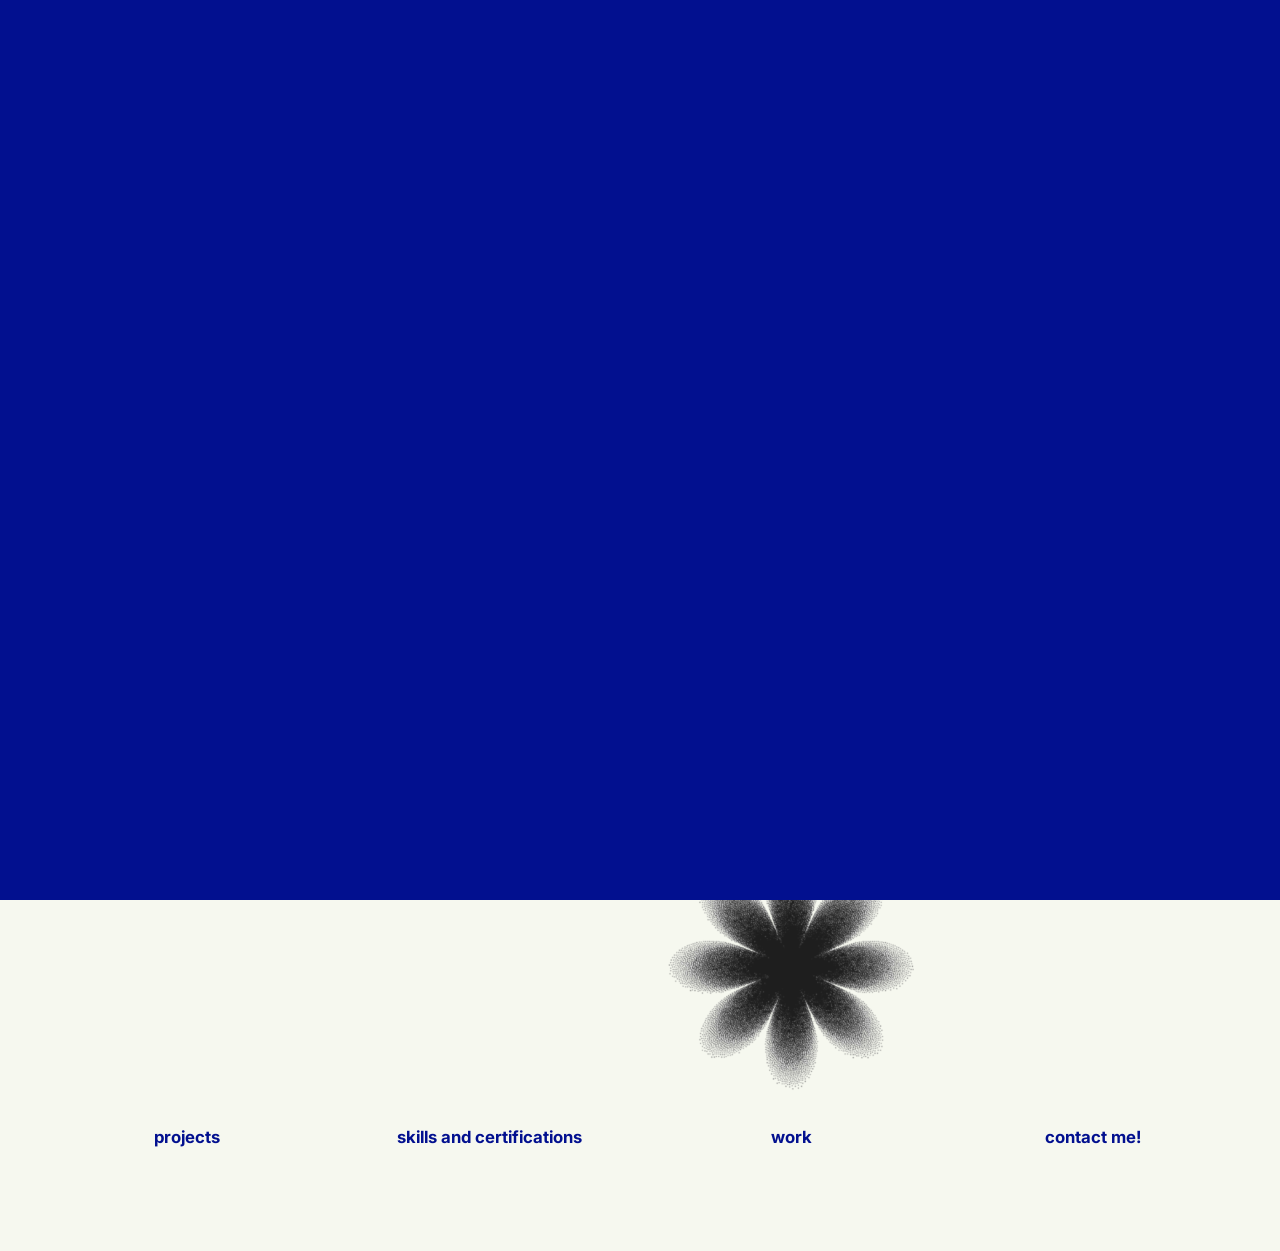
==== index.html @ 2ba5dba7 "other pages" ====
<!DOCTYPE html>
<html lang="en">
<head>
  <meta charset="UTF-8" />
  <meta name="viewport" content="width=device-width, initial-scale=1.0" />
  <title>Pepper Piccio — Portfolio</title>
  <link rel="stylesheet" href="./css/style.css" />
</head>
<body>

  <canvas id="bgCanvas" class="bg-fx"></canvas>

  <div class="page-loader" id="pageLoader">
    <h1 class="page-loader__text" data-text="LAUNCH PAD">LAUNCH PAD</h1>
  </div>

  <!-- ===== HERO SECTION ===== -->
  <header class="hero">
    <h1 class="hero__title">LAUNCH PAD</h1>

    <div class="hero__profile">
      <div class="hero__portrait-wrap">
        <img src="./assets/icons/selfportrait.png" alt="" class="hero__doodle" />
        <span class="hero__blob"></span>
        <img src="./assets/images/self.png" alt="Pepper Piccio" class="hero__photo" />
      </div>

      <div class="hero__info reveal">
        <h2 class="hero__name">PEPPER PICCIO</h2>
        <p class="hero__edu">
          Bachelor of Science in Computer Science<br />
          Mapua Malayan Colleges Mindanao
        </p>

        <ul class="hero__skills">
          <li>Project Management</li>
          <li>Web Development / UI/UX</li>
          <li>Social Media Management</li>
          <li>Design, Branding and Illustration</li>
          <li>Digital Marketing / Content Creation</li>
        </ul>
      </div>
    </div>
  </header>

  <!-- ===== GET STARTED SECTION ===== -->
  <section class="get-started" id="get-started">
    <div class="get-started__top reveal">
      <h2 class="get-started__title">get started.</h2>
      <div class="get-started__dots">
        <span class="dot dot--pink"></span>
        <span class="dot dot--lilac"></span>
        <span class="dot dot--navy"></span>
      </div>
    </div>

    <nav class="get-started__grid">
      <a href="./projects.html" class="get-started__item reveal">
        <img src="./assets/icons/star.png" alt="" class="get-started__icon" />
        <span>projects</span>
      </a>
      <a href="./skills.html" class="get-started__item reveal">
        <img src="./assets/icons/spiral.png" alt="" class="get-started__icon" />
        <span>skills and certifications</span>
      </a>
      <a href="./work.html" class="get-started__item reveal">
        <img src="./assets/icons/flower.png" alt="" class="get-started__icon" />
        <span>work</span>
      </a>
      <a href="#contact" class="get-started__item reveal">
        <img src="./assets/icons/star2.png" alt="" class="get-started__icon" />
        <span>contact me!</span>
      </a>
    </nav>
  </section>

  <script src="./js/script.js"></script>
</body>
</html>
---- css/style.css ----
/* ============================
   FONTS
============================ */
@font-face {
  font-family: 'Inter';
  src: url('../assets/fonts/inter.ttf') format('truetype');
  font-weight: 400 900;
  font-display: swap;
}

@font-face {
  font-family: 'Roboto';
  src: url('../assets/fonts/roboto.ttf') format('truetype');
  font-weight: 400 700;
  font-display: swap;
}

/* ============================
   DESIGN TOKENS
============================ */
:root {
  --navy: #02108F;
  --black: #1E1E1E;
  --cream: #F6F8EF;
  --pink: #FFC7F2;
  --lilac: #C3C9FF;

  --font-display: 'Inter', sans-serif;
  --font-body: 'Roboto', sans-serif;

  --section-padding-x: 4rem;
}

/* ============================
   RESET
============================ */
* {
  margin: 0;
  padding: 0;
  box-sizing: border-box;
}

body {
  background-color: var(--cream);
  color: var(--black);
  font-family: var(--font-body);
  overflow-x: hidden;
  position: relative;
}

.bg-fx {
  position: fixed;
  top: 0;
  left: 0;
  width: 100vw;
  height: 100vh;
  z-index: -1;
  pointer-events: none;
  display: block;
}

a {
  text-decoration: none;
  color: inherit;
}

ul {
  list-style: none;
}

img {
  display: block;
  max-width: 100%;
}

/* ============================
   HERO SECTION
============================ */
.hero {
  padding: 4rem var(--section-padding-x) 5rem;
}

.hero__title {
  font-family: var(--font-display);
  font-weight: 900;
  color: var(--navy);
  font-size: clamp(4rem, 11vw, 9rem);
  line-height: 0.95;
  letter-spacing: -0.02em;
  margin-bottom: 4rem;
  display: inline-block;
  animation: idle-sway 5s ease-in-out infinite;
}

@keyframes idle-sway {
  0%, 100% { transform: translateY(0) rotate(0deg); }
  50% { transform: translateY(-6px) rotate(-1deg); }
}

@keyframes idle-float {
  0%, 100% { transform: translateY(0); }
  50% { transform: translateY(-10px); }
}

.hero__profile {
  display: flex;
  align-items: center;
  gap: 4rem;
  flex-wrap: wrap;
}

.hero__portrait-wrap {
  position: relative;
  width: 420px;
  height: 300px;
  flex-shrink: 0;
  margin-left: 1.5rem;
}

.hero__doodle {
  position: absolute;
  left: 20px;
  top: 0;
  width: 270px;
  z-index: 2;
  transition: transform 0.5s ease, filter 0.3s ease;
  cursor: none;
}

.hero__doodle:hover {
  animation: shake 0.5s ease;
}

.hero__blob {
  position: absolute;
  left: 215px;
  top: 35px;
  width: 140px;
  height: 140px;
  background-color: var(--pink);
  border-radius: 50%;
  z-index: 1;
}

.hero__photo {
  position: absolute;
  right: -20px;
  bottom: 10px;
  width: 185px;
  height: 185px;
  border-radius: 50%;
  object-fit: cover;
  border: 6px solid var(--navy);
  z-index: 3;
  transition: transform 0.5s ease, box-shadow 0.3s ease;
}

.hero__photo:hover {
  animation: shake 0.5s ease;
  box-shadow: 0 14px 28px rgba(255, 199, 242, 0.7);
}

@keyframes shake {
  0%, 100% { transform: rotate(0deg) scale(1); }
  20% { transform: rotate(-6deg) scale(1.05); }
  40% { transform: rotate(5deg) scale(1.05); }
  60% { transform: rotate(-4deg) scale(1.05); }
  80% { transform: rotate(3deg) scale(1.05); }
}

.hero__info {
  flex: 1;
  min-width: 280px;
}

.hero__name {
  font-family: var(--font-display);
  font-weight: 800;
  color: var(--navy);
  font-size: clamp(1.6rem, 3vw, 2.2rem);
  margin-bottom: 0.5rem;
}

.hero__edu {
  font-weight: 700;
  font-size: 0.95rem;
  line-height: 1.5;
  margin-bottom: 2rem;
}

.hero__skills {
  text-align: right;
  font-size: 0.9rem;
  letter-spacing: 0.02em;
  line-height: 1.9;
  text-transform: uppercase;
}

.hero__skills li {
  transition: color 0.25s ease, transform 0.25s ease;
}

.hero__skills li:hover {
  color: var(--navy);
  transform: translateX(-4px);
}

/* ============================
   GET STARTED SECTION
============================ */
.get-started {
  padding: 4rem var(--section-padding-x) 6rem;
}

.get-started__top {
  display: flex;
  justify-content: space-between;
  align-items: center;
  margin-bottom: 5rem;
}

.get-started__title {
  font-family: var(--font-display);
  font-weight: 700;
  color: var(--navy);
  font-size: clamp(2rem, 4.5vw, 3rem);
  display: inline-block;
  animation: idle-sway 5.5s ease-in-out infinite;
  animation-delay: 0.3s;
}

.get-started__dots {
  display: flex;
  gap: 0.75rem;
}

.dot {
  width: 48px;
  height: 48px;
  border-radius: 50%;
  transition: transform 0.3s ease;
}

.dot:hover {
  transform: scale(1.15);
}

.dot--pink { background-color: var(--pink); }
.dot--lilac { background-color: var(--lilac); }
.dot--navy { background-color: var(--navy); }

.get-started__grid {
  display: grid;
  grid-template-columns: repeat(4, 1fr);
  gap: 3.5rem;
}

.get-started__item {
  display: flex;
  flex-direction: column;
  align-items: center;
  gap: 1.75rem;
}

.get-started__icon {
  width: 100%;
  max-width: 280px;
  aspect-ratio: 1 / 1;
  object-fit: contain;
  transition: transform 0.6s cubic-bezier(0.25, 0.8, 0.4, 1), filter 0.5s ease;
  animation: idle-float 4.5s ease-in-out infinite;
}

.get-started__item:nth-child(1) .get-started__icon { animation-delay: 0s; }
.get-started__item:nth-child(2) .get-started__icon { animation-delay: 0.7s; }
.get-started__item:nth-child(3) .get-started__icon { animation-delay: 1.4s; }
.get-started__item:nth-child(4) .get-started__icon { animation-delay: 2.1s; }

.get-started__item:hover .get-started__icon {
  animation: gentle-wiggle 0.9s cubic-bezier(0.34, 1.2, 0.4, 1) forwards;
  filter: drop-shadow(0 24px 32px rgba(180, 180, 180, 0.6));
}

@keyframes gentle-wiggle {
  0% { transform: scale(1) rotate(0deg); }
  35% { transform: scale(1.16) rotate(-3deg); }
  65% { transform: scale(1.18) rotate(2.5deg); }
  100% { transform: scale(1.18) rotate(0deg); }
}

/* PILL hover — replaces the old underline ::after trick */
.get-started__item span {
  font-family: var(--font-display);
  font-weight: 700;
  color: var(--navy);
  font-size: 1.05rem;
  text-align: center;
  padding: 0.5rem 1.2rem;
  border-radius: 999px;
  transition: background-color 0.35s ease, color 0.35s ease, transform 0.3s ease, font-size 0.3s ease;
}

.get-started__item:hover span {
  background-color: var(--navy);
  color: var(--cream);
  transform: translateY(-2px);
  font-size: 1.2rem;
}

/* ============================
   PAGE LOADER / INTRO SCREEN
============================ */
.page-loader {
  position: fixed;
  inset: 0;
  background-color: var(--navy);
  z-index: 100000;
  display: flex;
  align-items: center;
  justify-content: center;
  transition: opacity 0.6s ease, visibility 0.6s ease;
}

.page-loader.is-hidden {
  opacity: 0;
  visibility: hidden;
  pointer-events: none;
}

.page-loader__text {
  font-family: var(--font-display);
  font-weight: 900;
  font-size: clamp(2.2rem, 9vw, 6.5rem);
  letter-spacing: -0.01em;
  color: var(--cream);
  text-align: center;
  padding: 0 1.5rem;
}

.page-loader__letter {
  display: inline-block;
  color: var(--cream);
  opacity: 0;
  animation: letter-cycle 0.9s ease forwards;
}

@keyframes letter-cycle {
  0% {
    color: var(--navy);
    opacity: 0;
    transform: translateY(14px);
  }
  25% {
    color: var(--pink);
    opacity: 1;
    transform: translateY(0);
  }
  55% {
    color: var(--lilac);
  }
  100% {
    color: var(--cream);
  }
}

/* ============================
   CUSTOM STAR CURSOR
============================ */
@media (pointer: fine) {
  body { cursor: none; }
  a, button { cursor: none; }
}

.cursor-star {
  position: fixed;
  top: 0;
  left: 0;
  width: 36px;
  height: 36px;
  margin-left: -18px;
  margin-top: -18px;
  pointer-events: none;
  z-index: 10010;
  transition: opacity 0.2s ease;
  will-change: transform;
}

.cursor-star svg {
  width: 100%;
  height: 100%;
  filter: drop-shadow(0 0 4px rgba(255, 199, 242, 0.6));
}

.cursor-trail-star {
  position: fixed;
  top: 0;
  left: 0;
  pointer-events: none;
  z-index: 10009;
  transform: translate(-50%, -50%);
  opacity: 0.85;
  transition: opacity 0.6s ease, transform 0.6s ease;
}

.cursor-trail-star svg {
  width: 100%;
  height: 100%;
}

/* ============================
   SCROLL REVEAL
============================ */
.reveal {
  opacity: 0;
  transform: translateY(24px);
  transition: opacity 0.7s ease, transform 0.7s ease;
}

.reveal.is-visible {
  opacity: 1;
  transform: translateY(0);
}

/* ============================
   MOBILE
============================ */
@media (max-width: 768px) {
  :root {
    --section-padding-x: 1.5rem;
  }

  .hero {
    padding-top: 3rem;
    padding-bottom: 3rem;
  }

  .hero__title {
    margin-bottom: 3rem;
  }

  .hero__profile {
    flex-direction: column;
    align-items: flex-start;
    gap: 2.5rem;
  }

  .hero__skills {
    text-align: left;
  }

  .get-started__top {
    margin-bottom: 3rem;
  }

  .get-started__grid {
    grid-template-columns: repeat(2, 1fr);
    gap: 2.5rem 1.5rem;
  }
}

@media (max-width: 420px) {
  .get-started__grid {
    grid-template-columns: 1fr;
  }
}
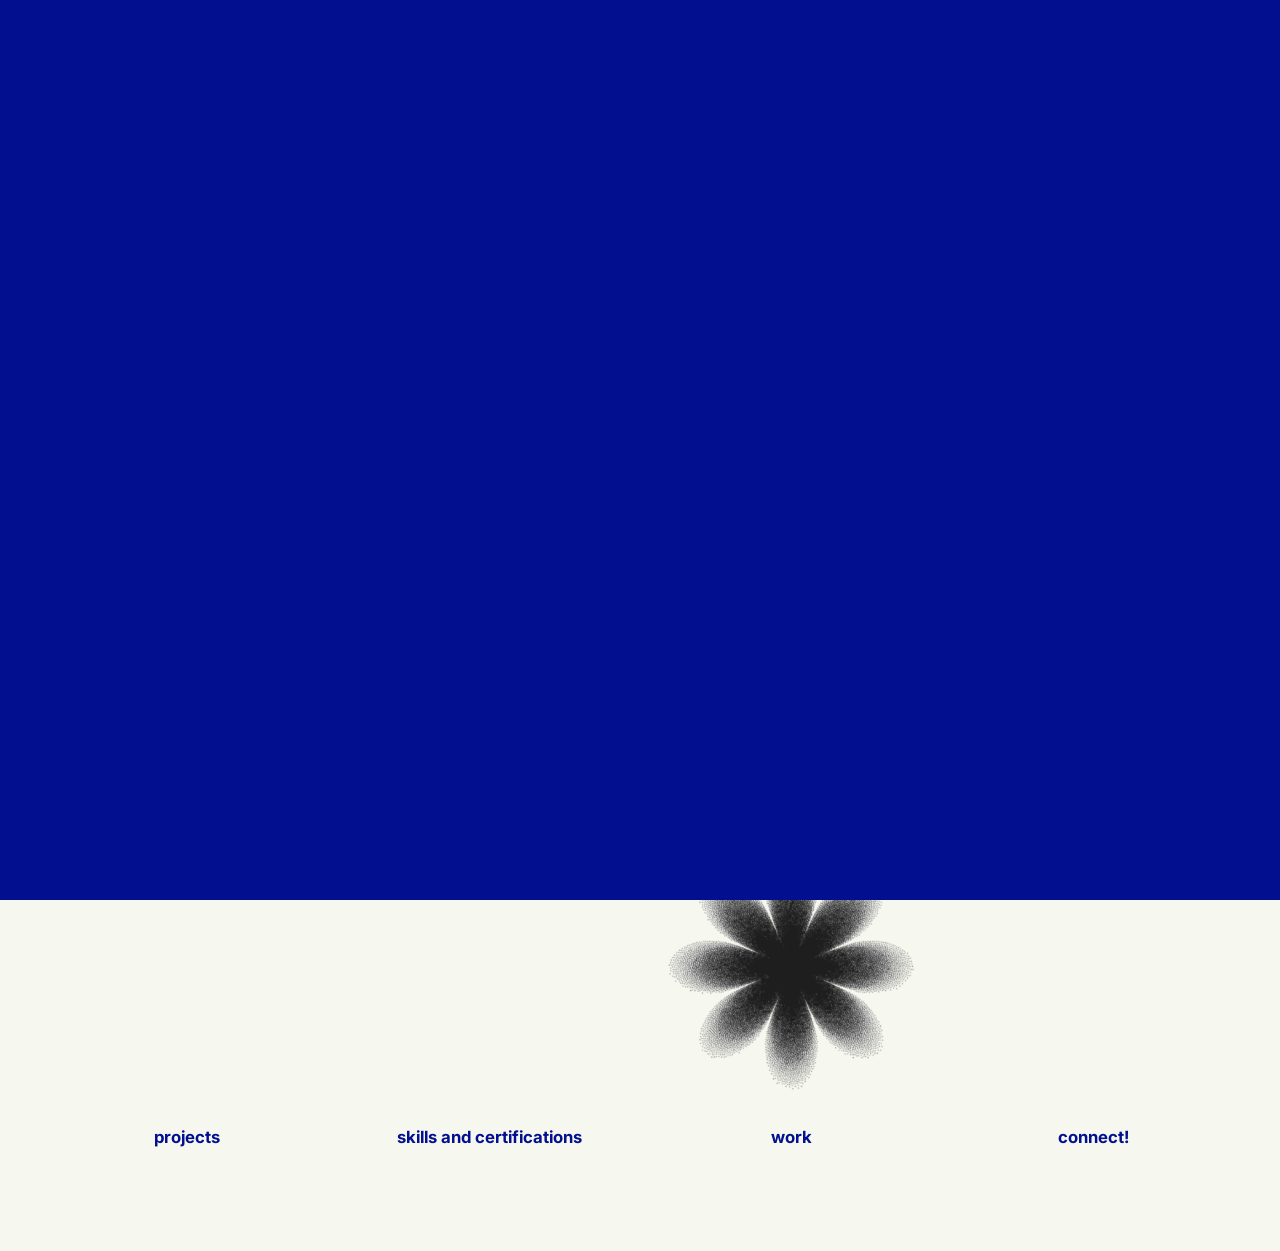
==== commit d1964a23: "work revisions" ====
--- a/index.html
+++ b/index.html
@@ -29,7 +29,7 @@
         <h2 class="hero__name">PEPPER PICCIO</h2>
         <p class="hero__edu">
           Bachelor of Science in Computer Science<br />
-          Mapua Malayan Colleges Mindanao
+          Mapúa Malayan Colleges Mindanao
         </p>
 
         <ul class="hero__skills">
@@ -69,7 +69,7 @@
       </a>
       <a href="#contact" class="get-started__item reveal">
         <img src="./assets/icons/star2.png" alt="" class="get-started__icon" />
-        <span>contact me!</span>
+        <span>connect!</span>
       </a>
     </nav>
   </section>
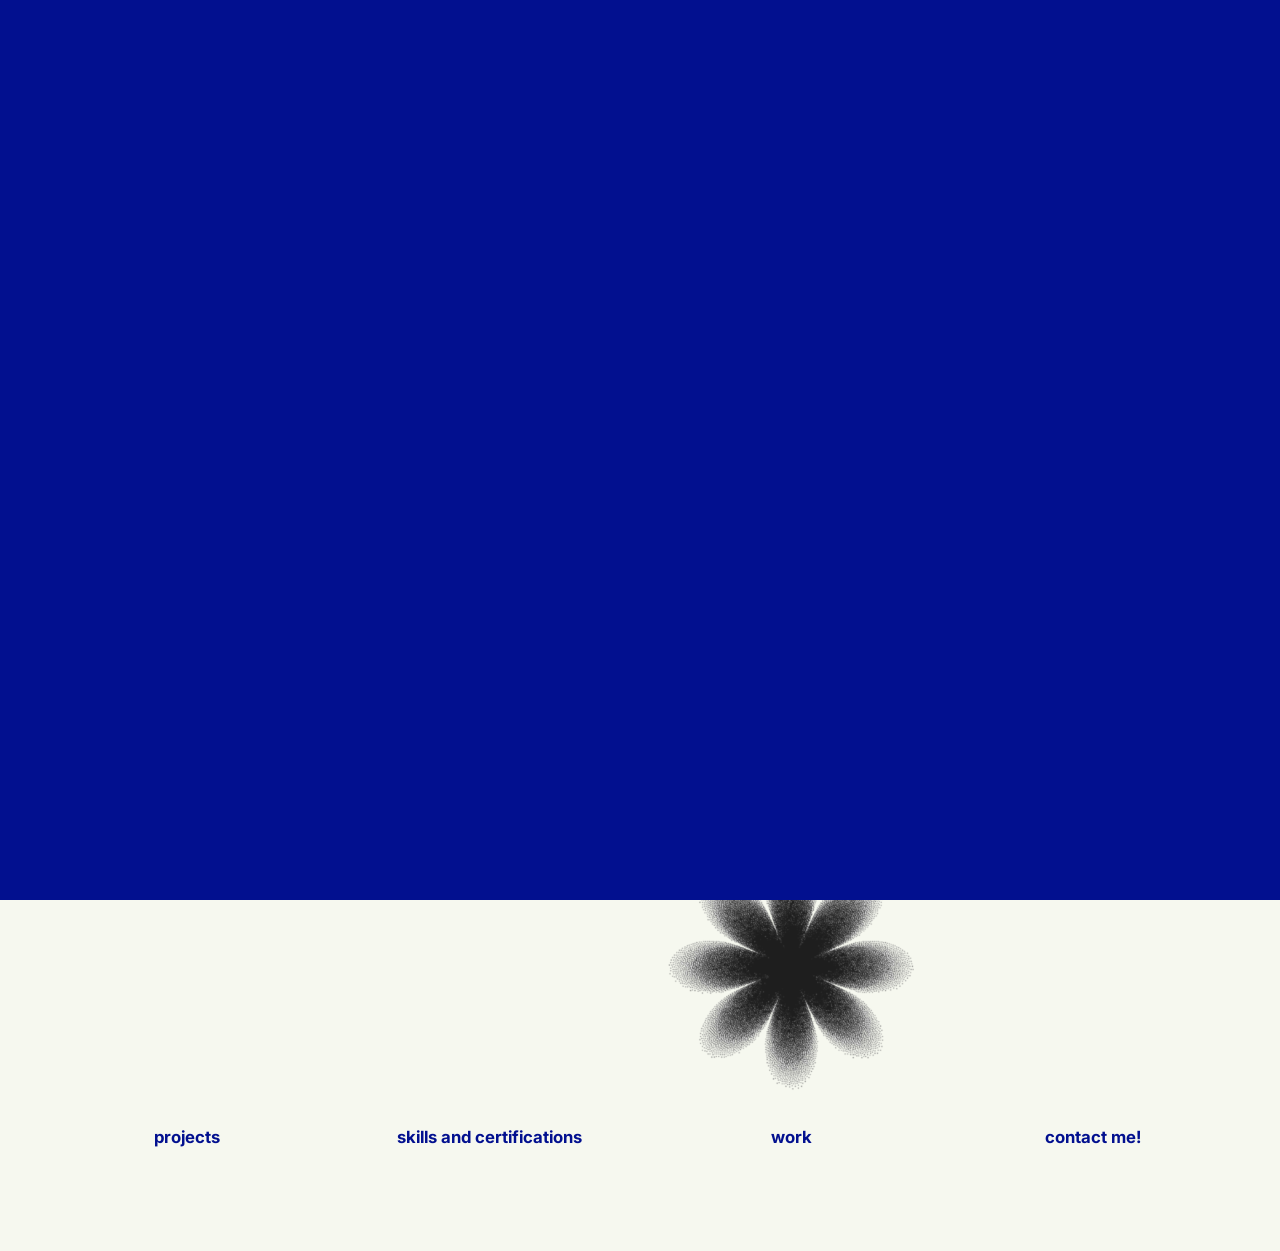
==== commit 3d4c5de9: "added contact" ====
--- a/index.html
+++ b/index.html
@@ -29,7 +29,7 @@
         <h2 class="hero__name">PEPPER PICCIO</h2>
         <p class="hero__edu">
           Bachelor of Science in Computer Science<br />
-          Mapúa Malayan Colleges Mindanao
+          Mapua Malayan Colleges Mindanao
         </p>
 
         <ul class="hero__skills">
@@ -67,9 +67,9 @@
         <img src="./assets/icons/flower.png" alt="" class="get-started__icon" />
         <span>work</span>
       </a>
-      <a href="#contact" class="get-started__item reveal">
+      <a href="./contact.html" class="get-started__item reveal">
         <img src="./assets/icons/star2.png" alt="" class="get-started__icon" />
-        <span>connect!</span>
+        <span>contact me!</span>
       </a>
     </nav>
   </section>
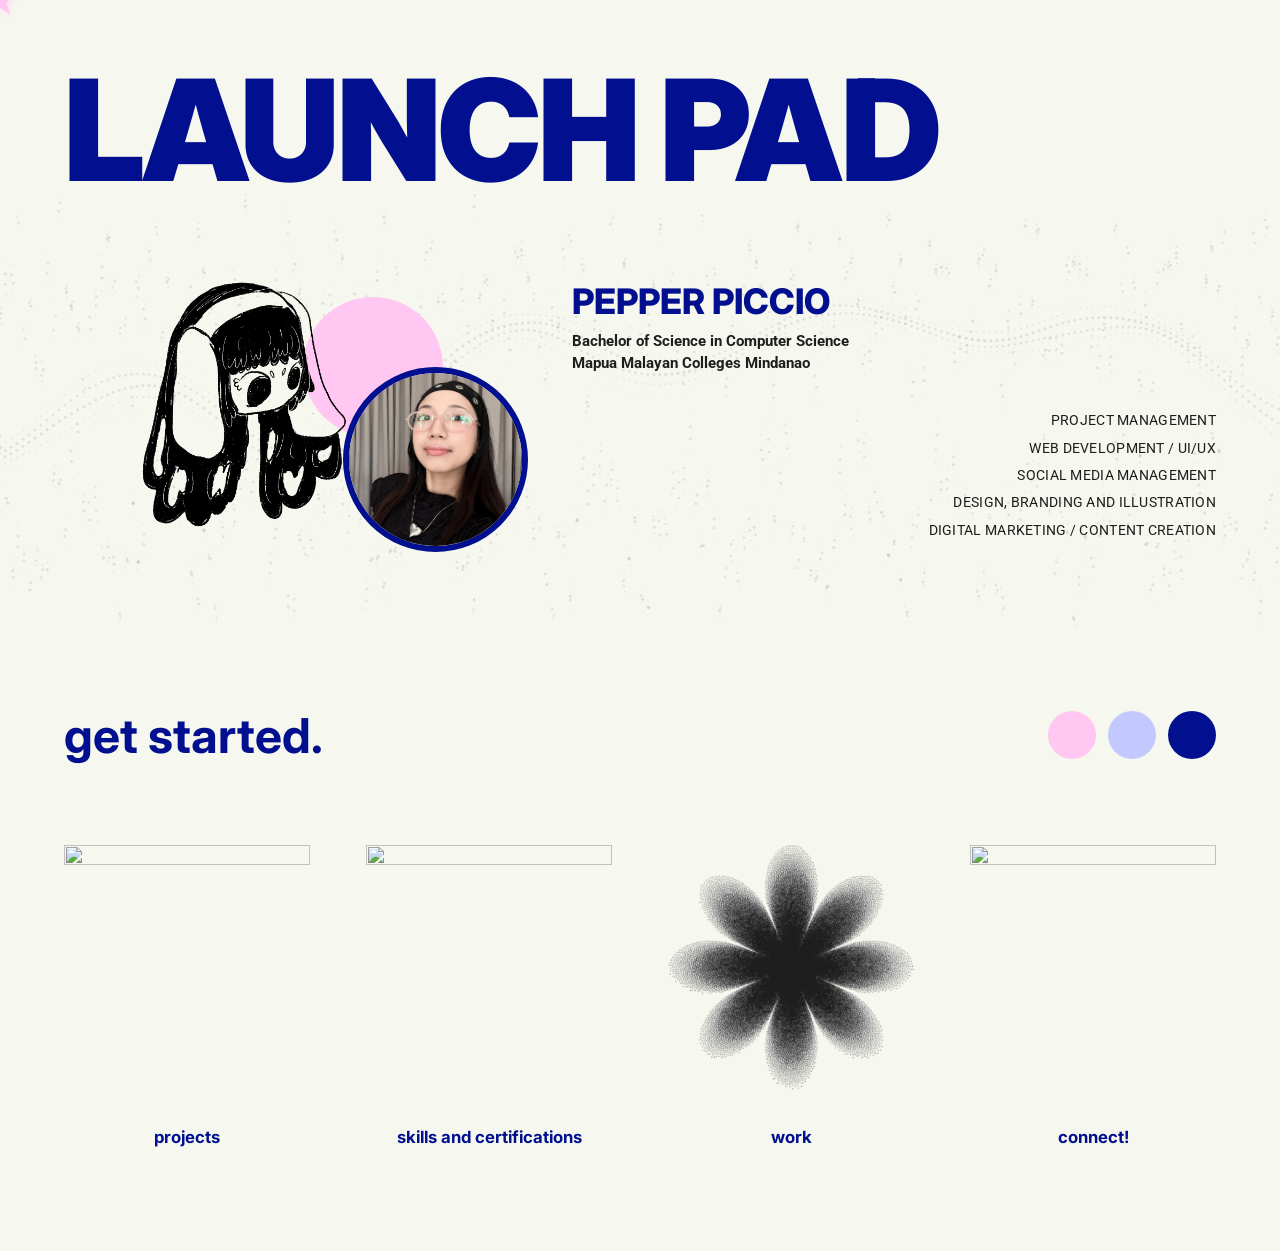
==== commit f654546a: "revisions" ====
--- a/index.html
+++ b/index.html
@@ -69,7 +69,7 @@
       </a>
       <a href="./contact.html" class="get-started__item reveal">
         <img src="./assets/icons/star2.png" alt="" class="get-started__icon" />
-        <span>contact me!</span>
+        <span>connect!</span>
       </a>
     </nav>
   </section>
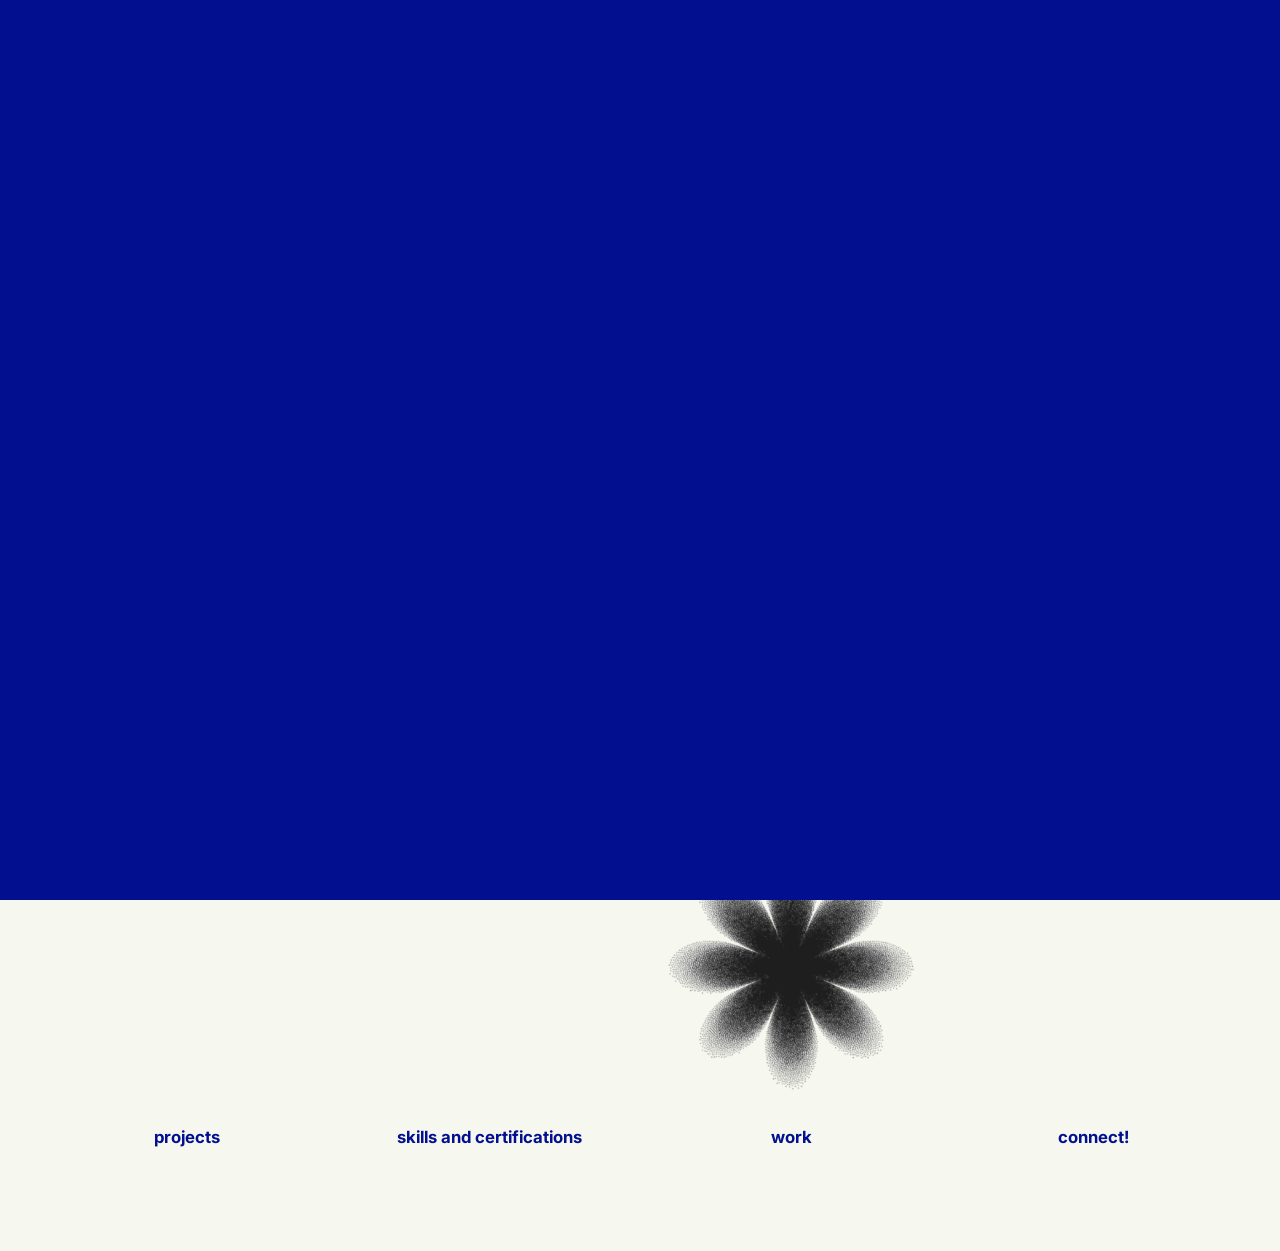
==== commit 1f837e52: "revisions" ====
--- a/index.html
+++ b/index.html
@@ -3,7 +3,7 @@
 <head>
   <meta charset="UTF-8" />
   <meta name="viewport" content="width=device-width, initial-scale=1.0" />
-  <title>Pepper Piccio — Portfolio</title>
+  <title>arcadetokyo ★ archive</title>
   <link rel="stylesheet" href="./css/style.css" />
 </head>
 <body>
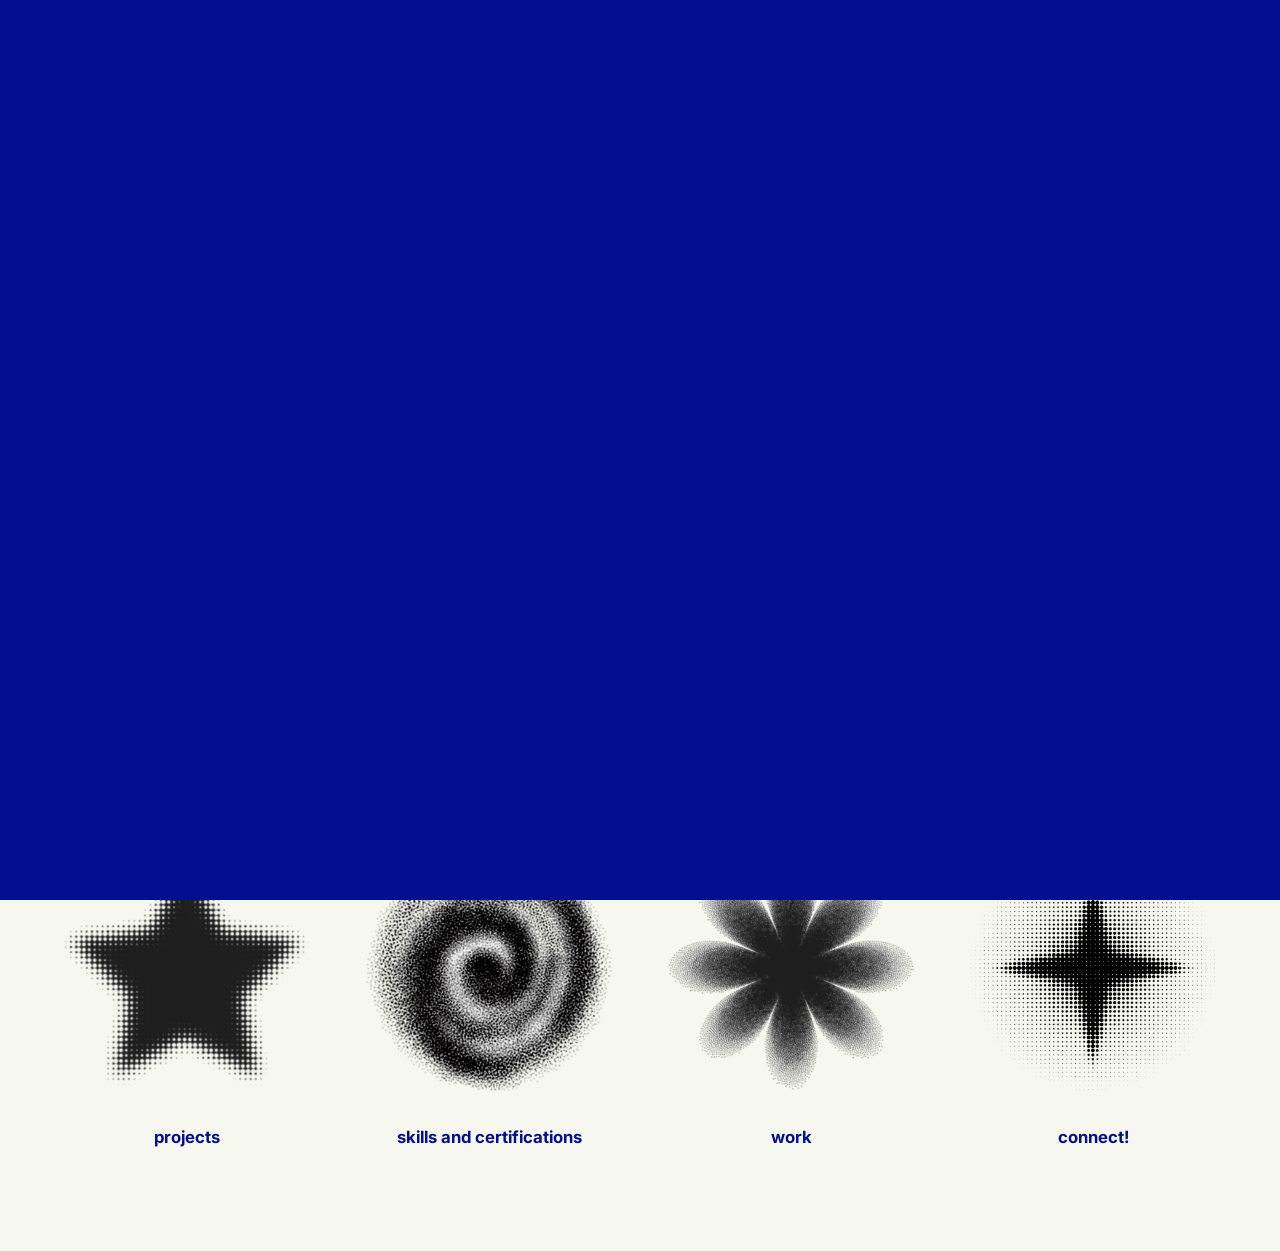
==== commit e7193c64: "RENAMING" ====
--- a/index.html
+++ b/index.html
@@ -56,11 +56,11 @@
 
     <nav class="get-started__grid">
       <a href="./projects.html" class="get-started__item reveal">
-        <img src="./assets/icons/star.png" alt="" class="get-started__icon" />
+        <img src="./assets/icons/star.PNG" alt="" class="get-started__icon" />
         <span>projects</span>
       </a>
       <a href="./skills.html" class="get-started__item reveal">
-        <img src="./assets/icons/spiral.png" alt="" class="get-started__icon" />
+        <img src="./assets/icons/spiral.PNG" alt="" class="get-started__icon" />
         <span>skills and certifications</span>
       </a>
       <a href="./work.html" class="get-started__item reveal">
@@ -68,7 +68,7 @@
         <span>work</span>
       </a>
       <a href="./contact.html" class="get-started__item reveal">
-        <img src="./assets/icons/star2.png" alt="" class="get-started__icon" />
+        <img src="./assets/icons/star2.PNG" alt="" class="get-started__icon" />
         <span>connect!</span>
       </a>
     </nav>
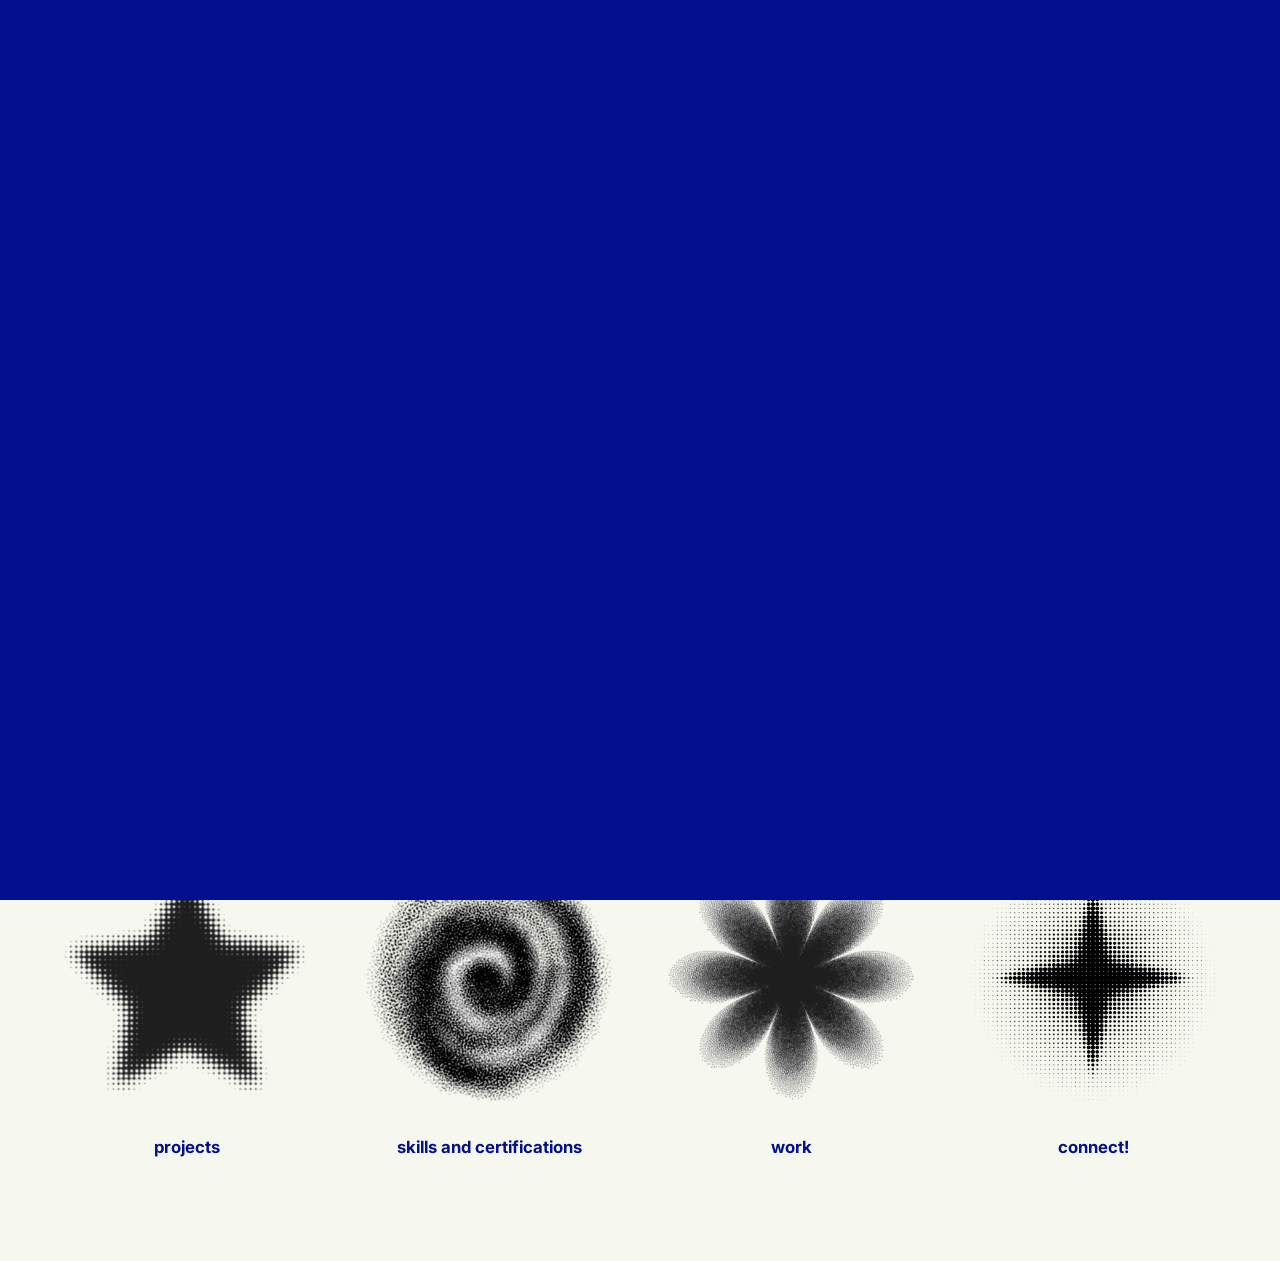
==== commit 687419f2: "added loc" ====
--- a/index.html
+++ b/index.html
@@ -11,7 +11,7 @@
   <canvas id="bgCanvas" class="bg-fx"></canvas>
 
   <div class="page-loader" id="pageLoader">
-    <h1 class="page-loader__text" data-text="LAUNCH PAD">LAUNCH PAD</h1>
+    <h1 class="page-loader__text" data-text="LAUNCH PAD.">LAUNCH PAD.</h1>
   </div>
 
   <!-- ===== HERO SECTION ===== -->
@@ -29,7 +29,8 @@
         <h2 class="hero__name">PEPPER PICCIO</h2>
         <p class="hero__edu">
           Bachelor of Science in Computer Science<br />
-          Mapua Malayan Colleges Mindanao
+          Mapúa Malayan Colleges Mindanao <br /> <br />
+          Davao City, PH
         </p>
 
         <ul class="hero__skills">
--- a/css/style.css
+++ b/css/style.css
@@ -5,14 +5,14 @@
   font-family: 'Inter';
   src: url('../assets/fonts/inter.ttf') format('truetype');
   font-weight: 400 900;
-  font-display: swap;
+  font-display: block;
 }
 
 @font-face {
   font-family: 'Roboto';
   src: url('../assets/fonts/roboto.ttf') format('truetype');
   font-weight: 400 700;
-  font-display: swap;
+  font-display: block;
 }
 
 /* ============================
